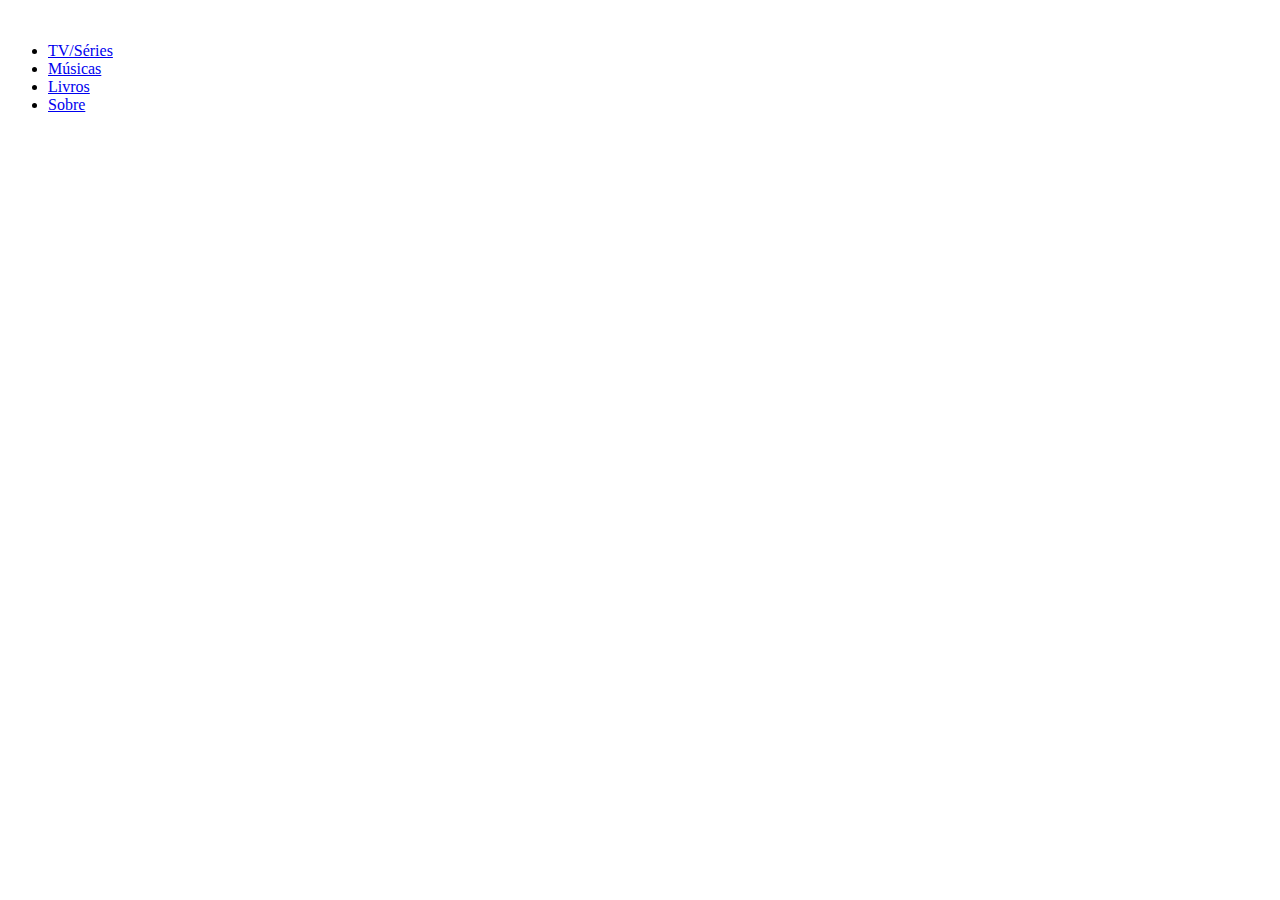
==== index.html @ 79684cd9 ":tada: initial commit" ====
<!DOCTYPE html>
<html lang="pt-br">
<head>
    <meta charset="UTF-8">
    <meta name="viewport" content="width=device-width, initial-scale=1.0">
    <title>Unify</title>
</head>
<body>
    <header>
        <div class="main">
            <div class="logo">
                <img src="">
            </div>
            <ul>
                <li class="active"><a href="#">TV/Séries</a></li>
                <li><a href="#">Músicas</a></li>
                <li><a href="#">Livros</a></li>
                <li><a href="#">Sobre</a></li>
            </ul>
        </div>
    </header>
</body>
</html>
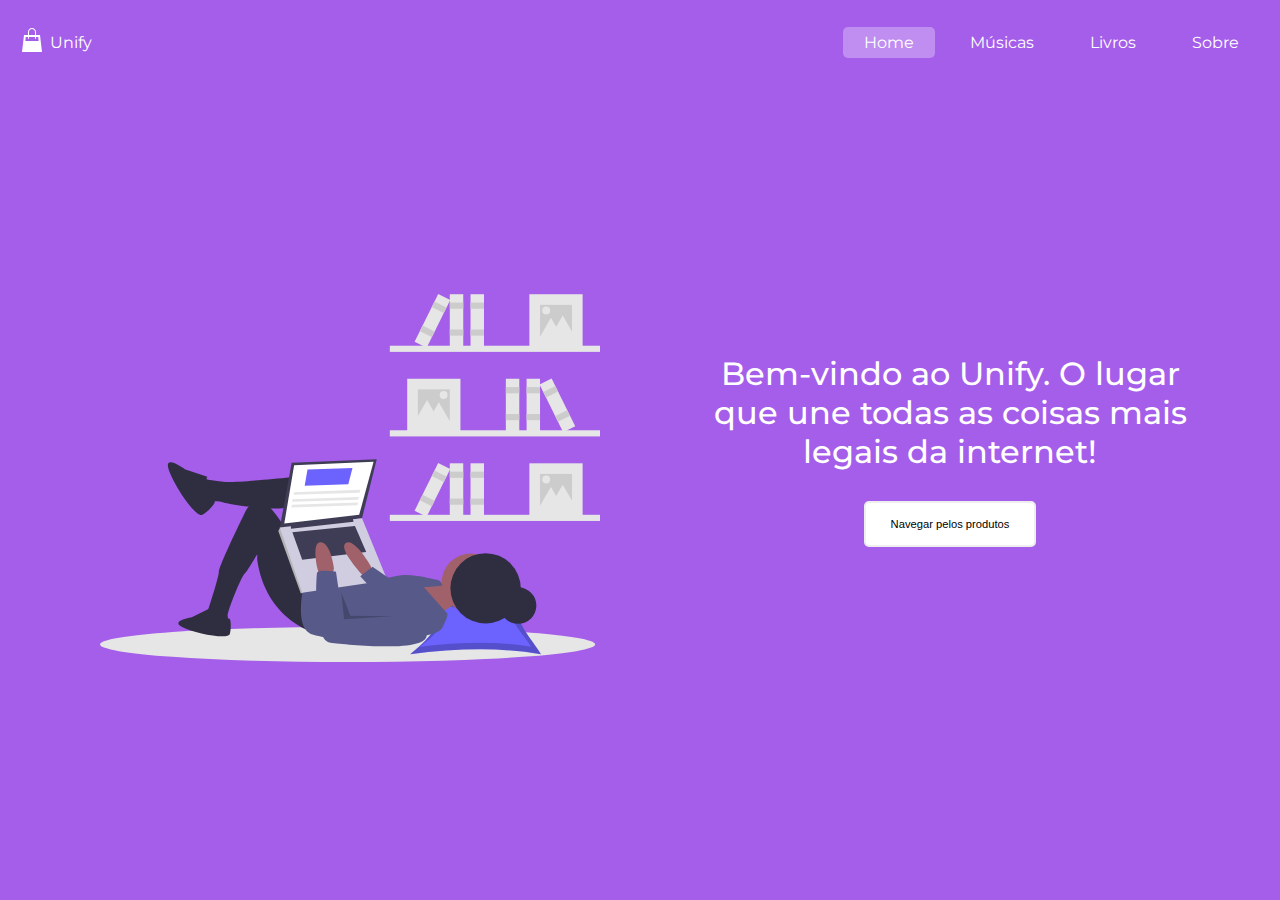
==== commit fae115ba: ":lipstick: creates main section" ====
--- a/index.html
+++ b/index.html
@@ -3,21 +3,38 @@
 <head>
     <meta charset="UTF-8">
     <meta name="viewport" content="width=device-width, initial-scale=1.0">
+    <link href="https://fonts.googleapis.com/css2?family=Montserrat:wght@500;700&display=swap" rel="stylesheet">
+    <link rel="stylesheet" href="css/style.css">
     <title>Unify</title>
 </head>
 <body>
     <header>
         <div class="main">
             <div class="logo">
-                <img src="">
+                <a href="#">
+                    <img src="./img/icon.svg">
+                    Unify
+                </a>
             </div>
             <ul>
-                <li class="active"><a href="#">TV/Séries</a></li>
+                <li class="active"><a href="#">Home</a></li>
                 <li><a href="#">Músicas</a></li>
                 <li><a href="#">Livros</a></li>
                 <li><a href="#">Sobre</a></li>
             </ul>
         </div>
     </header>
+    <main>
+        <section class="main-section">
+            <div class="image">
+                <img src="./img/ilustra-main.svg">
+            </div>
+            <div class="content">
+                <h1>Bem-vindo ao Unify. O lugar que une todas as coisas mais legais da internet!</h1>
+                <button class="btn btn-default">Navegar pelos produtos</button>
+            </div>
+        </section>
+    
+    </main>
 </body>
 </html>--- a/css/style.css
+++ b/css/style.css
@@ -0,0 +1,149 @@
+@import "components.css";
+
+/* CSS RESET */
+* {
+    margin: 0;
+    padding: 0;
+    outline: 0;
+    box-sizing: border-box;
+}
+
+:root {
+    font-size: 16px;
+}
+
+body {
+   font-family: 'Montserrat', Arial, sans-serif;
+   min-height: 100vh;
+   background-color: #a55eea;
+   height: 100%;
+   width: 100%;
+}
+
+header {
+    width: 100vw;
+    height: 60px;
+    padding: 30px 20px;
+}
+
+header .main {
+    display: flex;
+    justify-content: space-between;
+    align-items: center;
+}
+
+.logo > a {
+    color: white;
+    text-decoration: none;
+    display: flex;
+    align-items: center;
+    flex-direction: row;
+}
+
+.logo img {
+    transform: translateY(-2px);
+    margin-right: 6px;
+}
+
+
+ul{
+    float: right;
+    list-style-type: none;
+    opacity: 0;
+}
+
+ul li{
+    display: inline-block;
+}
+
+ul li a{
+    text-decoration: none;
+    color: #fff;
+    padding: 5px 20px;
+    border: 1px solid transparent;
+    transition: 0.6s ease;
+    border-radius: 5px;
+}
+
+ul li.active a {
+    background-color: rgba(255, 255, 255, 0.3);
+}
+
+ul li + li {
+    margin-left: 10px;
+}
+
+ul li a:hover{
+    background-color: rgba(255, 255, 255, 0.8);
+    color: black;
+}
+
+.logo img{
+    float: left;
+    width: 150 px;
+    height: auto;
+}
+
+main{
+    max-width: 1200px;
+    margin: 0 auto;
+}
+
+.main-section {
+    width: 100%;
+    height: calc(100vh - 60px);
+    display: flex;
+    flex-direction: column;
+    justify-content: space-evenly;    
+}
+
+.main-section .image {
+    padding: 0 60px;
+}
+
+.main-section .image img {
+    width: 100%;
+    max-height: 100%;
+}
+
+.main-section .content {
+    text-align: center;
+    transform: translateY(-30px);
+    padding: 0 20px;
+}
+
+.main-section .content h1 {
+    margin-bottom: 30px;
+}
+
+main h1 {
+    font-size: 1.6rem;
+    font-weight: 500;
+    color: #ffffff;
+}
+
+@media screen and (min-width: 992px) {
+    .main-section {
+        height: calc(100vh - 60px);
+        display: flex;
+        flex-direction: row;
+        align-items: center;
+        justify-content: space-around;
+    }
+
+    .main-section .content {
+        padding: 0 35px;
+    }
+
+    .main-section .image img {
+        width: 500px;
+    }
+
+    main h1 {
+        font-size: 2rem;
+    }
+
+    ul {
+        opacity: 1;
+    }
+}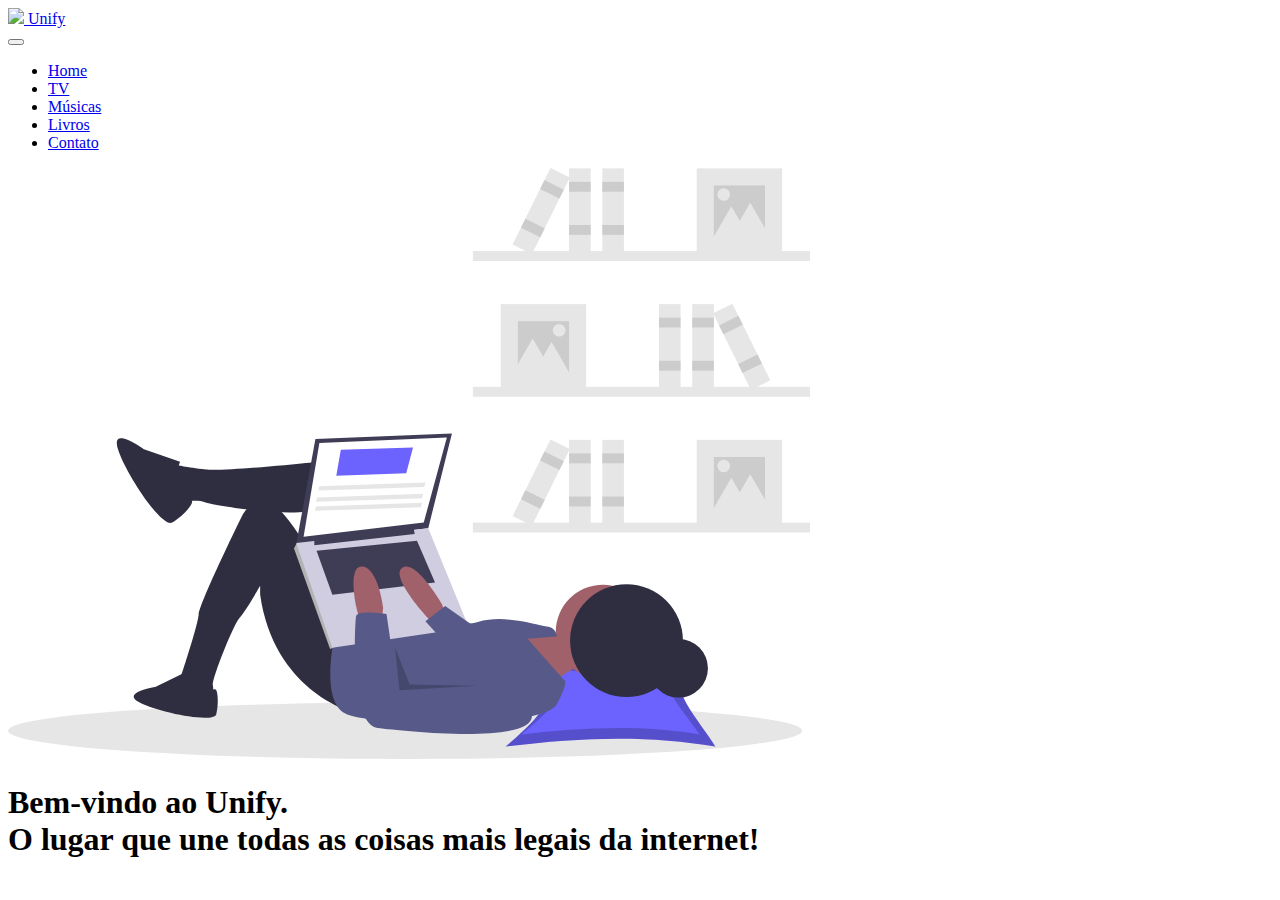
==== commit c6f5094f: ":sparkles: pages of the project" ====
--- a/index.html
+++ b/index.html
@@ -1,40 +1,62 @@
 <!DOCTYPE html>
 <html lang="pt-br">
-<head>
-    <meta charset="UTF-8">
-    <meta name="viewport" content="width=device-width, initial-scale=1.0">
-    <link href="https://fonts.googleapis.com/css2?family=Montserrat:wght@500;700&display=swap" rel="stylesheet">
-    <link rel="stylesheet" href="css/style.css">
+  <head>
+    <meta charset="UTF-8" />
+    <meta name="viewport" content="width=device-width, initial-scale=1.0" />
+    <link
+      href="https://fonts.googleapis.com/css2?family=Montserrat:wght@500;700&display=swap"
+      rel="stylesheet"
+    />
+    <link
+      rel="icon"
+      type="image/png"
+      sizes="120x120"
+      href="./img/logopretotamanhocerto.png"
+    />
+    <link rel="stylesheet" href="css/main.css" />
     <title>Unify</title>
-</head>
-<body>
+  </head>
+  <body>
     <header>
-        <div class="main">
-            <div class="logo">
-                <a href="#">
-                    <img src="./img/icon.svg">
-                    Unify
-                </a>
-            </div>
-            <ul>
-                <li class="active"><a href="#">Home</a></li>
-                <li><a href="#">Músicas</a></li>
-                <li><a href="#">Livros</a></li>
-                <li><a href="#">Sobre</a></li>
-            </ul>
+      <div class="main">
+        <div class="logo">
+          <a href="index.html">
+            <img src="./img/logo1BRANCO.png" />
+            Unify
+          </a>
         </div>
+        <div>
+          <button class="menusd">
+            <span></span>
+            <span></span>
+            <span></span>
+          </button>
+          <ul>
+            <li class="active"><a href="index.html">Home</a></li>
+            <li><a href="showtime.html">TV</a></li>
+            <li><a href="music.html">Músicas</a></li>
+            <li><a href="book.html">Livros</a></li>
+            <li><a href="about.html">Contato</a></li>
+          </ul>
+        </div>
+      </div>
     </header>
     <main>
-        <section class="main-section">
-            <div class="image">
-                <img src="./img/ilustra-main.svg">
-            </div>
-            <div class="content">
-                <h1>Bem-vindo ao Unify. O lugar que une todas as coisas mais legais da internet!</h1>
-                <button class="btn btn-default">Navegar pelos produtos</button>
-            </div>
-        </section>
-    
+      <section class="main-section">
+        <div class="image">
+          <img
+            src="./img/ilustra-main.svg"
+            alt="Ilustração de uma pessoa deitada mexendo no laptop"
+          />
+        </div>
+        <div class="content">
+          <h1>
+            Bem-vindo ao Unify.<br />
+            O lugar que une todas as coisas mais legais da internet!
+          </h1>
+        </div>
+      </section>
     </main>
-</body>
-</html>+  </body>
+  <script src="js/script.js"></script>
+</html>
